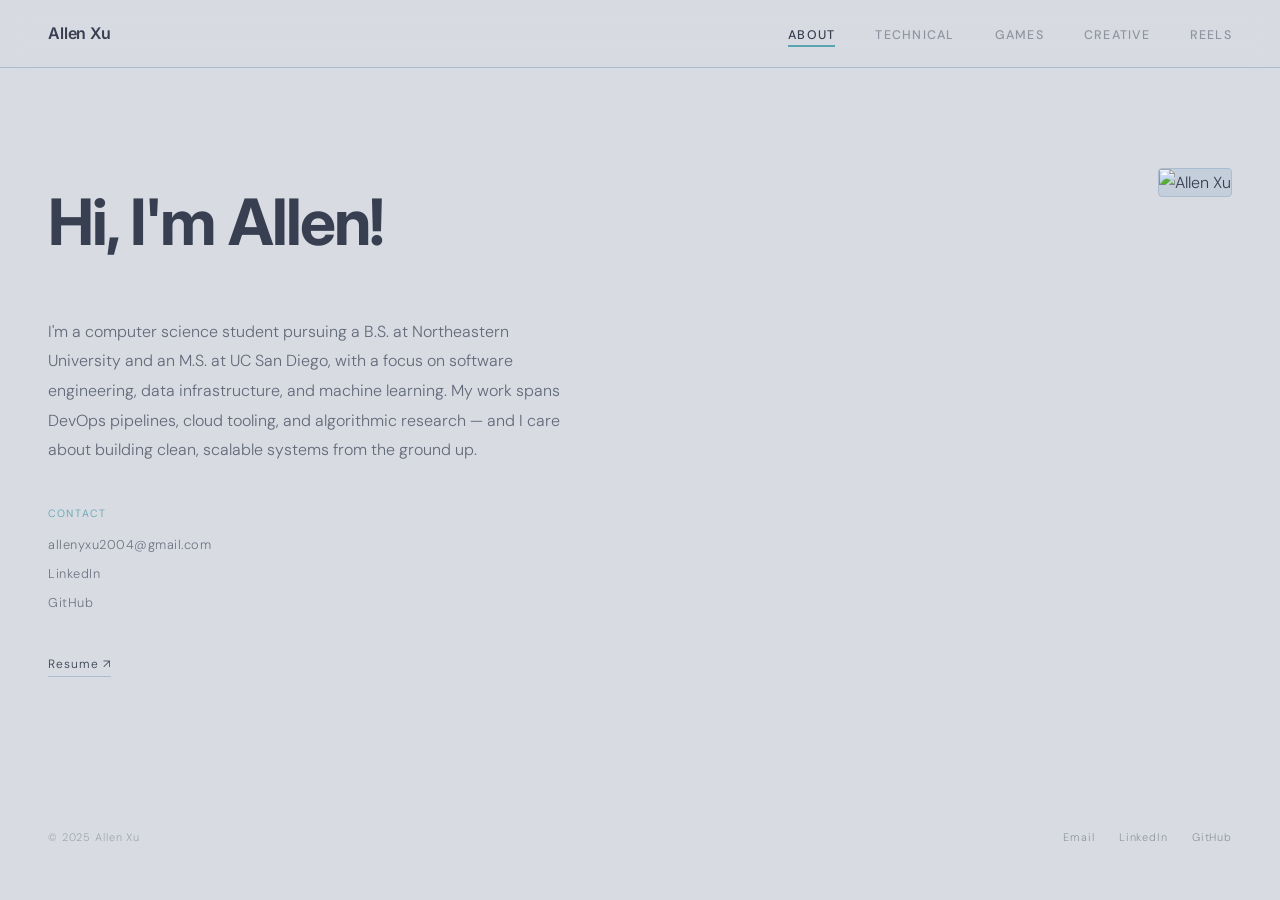
==== index.html @ 44223d94 "website import" ====
<!DOCTYPE html>
<html lang="en">
<head>
    <meta charset="UTF-8" />
    <meta name="viewport" content="width=device-width, initial-scale=1.0" />
    <title>Allen Xu</title>
    <link rel="preconnect" href="https://fonts.googleapis.com" />
    <link rel="preconnect" href="https://fonts.gstatic.com" crossorigin />
    <link href="https://fonts.googleapis.com/css2?family=Inter:wght@300;400;500;600;700&family=DM+Mono:wght@300;400;500&family=DM+Sans:ital,wght@0,300;0,400;0,500;1,300&display=swap" rel="stylesheet" />
    <link rel="stylesheet" href="style.css" />
</head>
<body>
<nav>
    <a href="index.html" class="nav-name">Allen Xu</a>
    <ul class="nav-links">
        <li><a href="index.html" class="active">About</a></li>
        <li><a href="technical.html">Technical</a></li>
        <li><a href="games.html">Games</a></li>
        <li><a href="creative.html">Creative</a></li>
        <li><a href="reels.html">Reels</a></li>
    </ul>
</nav>

<div class="page">
    <section class="about-section">
        <div class="about-main">
            <h1 class="about-greeting">Hi, I'm Allen!</h1>

            <p class="about-bio">I'm a computer science student pursuing a B.S. at Northeastern University and an M.S. at UC San Diego, with a focus on software engineering, data infrastructure, and machine learning. My work spans DevOps pipelines, cloud tooling, and algorithmic research — and I care about building clean, scalable systems from the ground up.</p>

            <div class="contact-block">
                <span class="contact-label">Contact</span>
                <div class="contact-links">
                    <a href="mailto:allenyxu2004@gmail.com">allenyxu2004@gmail.com</a>
                    <a href="https://linkedin.com/in/allenxu2" target="_blank">LinkedIn</a>
                    <a href="https://github.com/" target="_blank">GitHub</a>
                </div>
            </div>

            <a href="resume.pdf" target="_blank" class="resume-link">Resume ↗</a>
        </div>

        <div class="profile-photo-wrap">
            <img src="Media/pfp.jpg" alt="Allen Xu" class="profile-photo-placeholder" style="object-fit: cover;" />
        </div>
    </section>

    <footer>
        <p>© 2025 Allen Xu</p>
        <div class="footer-links">
            <a href="mailto:allenyxu2004@gmail.com">Email</a>
            <a href="https://linkedin.com/in/allenxu2" target="_blank">LinkedIn</a>
            <a href="https://github.com/" target="_blank">GitHub</a>
        </div>
    </footer>
</div>
</body>
</html>
---- style.css ----
:root {
    --bg: #D8DBE2;
    --ink: #373F51;
    --muted: #58A4B0;
    --accent: #58A4B0;
    --rule: #A9BCD0;
    --card: rgba(169,188,208,0.4);
    --tag-bg: #A9BCD0;
    --nav-bg: rgba(216,219,226,0.92);
}

*, *::before, *::after { box-sizing: border-box; margin: 0; padding: 0; }

html { scroll-behavior: smooth; }

body {
    background: var(--bg);
    color: var(--ink);
    font-family: 'DM Sans', sans-serif;
    font-weight: 300;
    line-height: 1.7;
    font-size: 16px;
}

/* NAV */
nav {
    position: fixed;
    top: 0; left: 0; right: 0;
    z-index: 100;
    display: flex;
    justify-content: space-between;
    align-items: center;
    padding: 1.25rem 3rem;
    background: var(--nav-bg);
    backdrop-filter: blur(12px);
    border-bottom: 1px solid var(--rule);
}

.nav-name {
    font-family: 'Inter', sans-serif;
    font-weight: 600;
    font-size: 1rem;
    letter-spacing: -0.01em;
    text-decoration: none;
    color: var(--ink);
}

.nav-links {
    display: flex;
    gap: 2.5rem;
    list-style: none;
}

.nav-links a {
    text-decoration: none;
    color: var(--ink);
    opacity: 0.45;
    font-size: 0.78rem;
    letter-spacing: 0.1em;
    text-transform: uppercase;
    font-weight: 500;
    font-family: 'DM Sans', sans-serif;
    transition: opacity 0.2s;
    padding-bottom: 2px;
    border-bottom: 2px solid transparent;
}

.nav-links a:hover { opacity: 0.85; }
.nav-links a.active { opacity: 1; border-bottom-color: var(--accent); }

/* PAGE */
.page { padding-top: 5.5rem; min-height: 100vh; }

/* PAGE HEADER */
.page-header {
    padding: 4rem 3rem 3rem;
    border-bottom: 1px solid var(--rule);
}

.page-eyebrow {
    font-family: 'DM Sans', sans-serif;
    font-size: 0.7rem;
    letter-spacing: 0.18em;
    color: var(--muted);
    text-transform: uppercase;
    margin-bottom: 0.6rem;
}

.page-header h1 {
    font-family: 'Inter', sans-serif;
    font-weight: 700;
    font-size: clamp(2.8rem, 7vw, 6rem);
    line-height: 1;
    letter-spacing: -0.03em;
    color: var(--ink);
}

/* HERO */
.hero {
    min-height: calc(100vh - 5.5rem);
    display: flex;
    flex-direction: column;
    justify-content: flex-end;
    padding: 0 3rem 5rem;
    border-bottom: 1px solid var(--rule);
}

.hero-eyebrow {
    font-family: 'DM Sans', sans-serif;
    font-size: 0.7rem;
    letter-spacing: 0.18em;
    color: var(--muted);
    text-transform: uppercase;
    margin-bottom: 1rem;
}

.hero h1 {
    font-family: 'Inter', sans-serif;
    font-weight: 700;
    font-size: clamp(4rem, 10vw, 9rem);
    line-height: 1;
    letter-spacing: -0.04em;
    color: var(--ink);
}

.hero-sub {
    margin-top: 1.75rem;
    max-width: 480px;
    color: var(--ink);
    opacity: 0.6;
    font-size: 0.95rem;
    line-height: 1.65;
}

.hero-links {
    margin-top: 2rem;
    display: flex;
    gap: 1.5rem;
}

.hero-links a {
    font-family: 'DM Sans', sans-serif;
    font-size: 0.73rem;
    letter-spacing: 0.08em;
    color: var(--ink);
    text-decoration: none;
    border-bottom: 1px solid var(--rule);
    padding-bottom: 2px;
    transition: color 0.2s, border-color 0.2s;
}

.hero-links a:hover { color: var(--accent); border-color: var(--accent); }

/* CONTENT */
.content-section {
    padding: 4rem 3rem;
    border-bottom: 1px solid var(--rule);
}

/* ABOUT */
.about-grid {
    display: grid;
    grid-template-columns: 1fr 1fr;
    gap: 4rem;
}

.about-intro { font-size: 1rem; line-height: 1.8; }
.about-intro p + p { margin-top: 1.2em; }

.about-sidebar { display: flex; flex-direction: column; gap: 2.5rem; }

.sidebar-block h3 {
    font-family: 'DM Sans', sans-serif;
    font-size: 0.66rem;
    letter-spacing: 0.16em;
    text-transform: uppercase;
    color: var(--muted);
    margin-bottom: 0.8rem;
}

.tag-list { display: flex; flex-wrap: wrap; gap: 0.4rem; }

.tag {
    background: var(--tag-bg);
    padding: 0.28rem 0.65rem;
    font-family: 'DM Sans', sans-serif;
    font-size: 0.68rem;
    letter-spacing: 0.03em;
    color: var(--ink);
    border-radius: 2px;
}

.exp-list { display: flex; flex-direction: column; gap: 1.4rem; }
.exp-title { font-weight: 500; font-size: 0.9rem; }

.exp-meta {
    font-family: 'DM Sans', sans-serif;
    font-size: 0.66rem;
    color: var(--muted);
    letter-spacing: 0.05em;
    margin-top: 0.1rem;
}

.exp-desc {
    font-size: 0.84rem;
    opacity: 0.6;
    margin-top: 0.25rem;
    line-height: 1.5;
}

/* PROJECTS */
.projects-grid {
    display: grid;
    grid-template-columns: repeat(2, 1fr);
    gap: 1.25rem;
}

.project-card {
    background: var(--card);
    padding: 1.75rem;
    border-radius: 4px;
    display: flex;
    flex-direction: column;
    gap: 0.75rem;
    border: 1px solid var(--rule);
    transition: transform 0.2s, box-shadow 0.2s;
}

.project-card:hover {
    transform: translateY(-2px);
    box-shadow: 0 6px 24px rgba(55,63,81,0.08);
}

.project-card-header {
    display: flex;
    justify-content: space-between;
    align-items: flex-start;
    gap: 1rem;
}

.project-card h3 {
    font-family: 'Inter', sans-serif;
    font-weight: 600;
    font-size: 1.05rem;
    line-height: 1.25;
    letter-spacing: -0.02em;
}

.project-links { display: flex; gap: 0.5rem; flex-shrink: 0; }

.project-links a {
    font-family: 'DM Sans', sans-serif;
    font-size: 0.63rem;
    letter-spacing: 0.08em;
    text-transform: uppercase;
    color: var(--bg);
    background: var(--ink);
    opacity: 0.8;
    text-decoration: none;
    border: 1px solid transparent;
    padding: 0.25rem 0.55rem;
    border-radius: 3px;
    transition: opacity 0.2s, background 0.2s, color 0.2s;
}

.project-links a:hover { opacity: 1; background: var(--accent); color: #fff; }

.project-card p { font-size: 0.85rem; opacity: 0.65; line-height: 1.6; }
.project-card ul { font-size: 0.85rem; opacity: 0.65; line-height: 1.6; margin: 0; padding-left: 1.2rem; }
.project-card ul li { margin-bottom: 0.3rem; }

.project-collab {
    font-size: 0.78rem;
    opacity: 0.5;
}

.project-stack { display: flex; flex-wrap: wrap; gap: 0.35rem; margin-top: auto; }

.project-stack span {
    font-family: 'DM Sans', sans-serif;
    font-size: 0.62rem;
    letter-spacing: 0.05em;
    color: var(--muted);
}

.project-stack span + span::before {
    content: '·';
    margin-right: 0.35rem;
    opacity: 0.4;
}

/* PROJECT SLIDESHOW */
.project-slides {
    position: relative;
    margin: -1.75rem -1.75rem 0.25rem;
    width: calc(100% + 3.5rem);
    aspect-ratio: 16/9;
    overflow: hidden;
    background: rgba(169,188,208,0.25);
    border-radius: 4px 4px 0 0;
    border-bottom: 1px solid var(--rule);
}

.slide {
    position: absolute;
    inset: 0;
    opacity: 0;
    transition: opacity 0.3s ease;
}

.slide.active { opacity: 1; }

.slide img {
    width: 100%;
    height: 100%;
    object-fit: contain;
    display: block;
}

.slide-placeholder { background: rgba(169,188,208,0.2); }

.slide-video iframe {
    width: 100%;
    height: 100%;
    display: block;
}

.slide-btn {
    position: absolute;
    top: 50%;
    transform: translateY(-50%);
    background: rgba(216,219,226,0.88);
    border: 1px solid var(--rule);
    color: var(--ink);
    width: 28px;
    height: 28px;
    border-radius: 2px;
    display: flex;
    align-items: center;
    justify-content: center;
    cursor: pointer;
    font-size: 0.85rem;
    line-height: 1;
    opacity: 0;
    transition: opacity 0.2s, color 0.2s, border-color 0.2s;
    z-index: 2;
}

.project-slides:hover .slide-btn { opacity: 1; }
.slide-btn:hover { color: var(--accent); border-color: var(--accent); }
.slide-prev { left: 0.6rem; }
.slide-next { right: 0.6rem; }

.slide-dots {
    position: absolute;
    bottom: 0.55rem;
    left: 50%;
    transform: translateX(-50%);
    display: flex;
    gap: 0.35rem;
    z-index: 2;
}

.dot {
    width: 5px;
    height: 5px;
    border-radius: 50%;
    background: var(--ink);
    opacity: 0.22;
    cursor: pointer;
    transition: opacity 0.2s;
}

.dot.active { opacity: 0.65; }

/* CREATIVE & REELS */
.video-grid {
    display: grid;
    grid-template-columns: repeat(auto-fill, minmax(480px, 1fr));
    gap: 2.5rem;
}

.video-item {}

.video-wrapper {
    position: relative;
    width: 100%;
    aspect-ratio: 16/9;
    background: var(--card);
    border-radius: 4px;
    overflow: hidden;
    margin-bottom: 1rem;
    border: 1px solid var(--rule);
}

.video-wrapper iframe {
    position: absolute;
    inset: 0;
    width: 100%;
    height: 100%;
    border: none;
}

.video-placeholder {
    position: absolute;
    inset: 0;
    display: flex;
    flex-direction: column;
    align-items: center;
    justify-content: center;
    gap: 0.6rem;
    color: var(--ink);
    opacity: 0.35;
    font-family: 'DM Sans', sans-serif;
    font-size: 0.72rem;
    letter-spacing: 0.1em;
    text-transform: uppercase;
}

.video-placeholder svg { width: 36px; height: 36px; }

.video-meta { display: flex; justify-content: space-between; align-items: baseline; gap: 1rem; flex-wrap: wrap; }

.video-item h3 {
    font-family: 'Inter', sans-serif;
    font-weight: 600;
    font-size: 1.1rem;
    letter-spacing: -0.02em;
}

.video-year {
    font-family: 'DM Sans', sans-serif;
    font-size: 0.68rem;
    color: var(--muted);
    letter-spacing: 0.1em;
}

.video-desc {
    margin-top: 0.4rem;
    font-size: 0.875rem;
    opacity: 0.6;
    line-height: 1.6;
}

/* FOOTER */
footer {
    padding: 2.5rem 3rem;
    display: flex;
    justify-content: space-between;
    align-items: center;
    flex-wrap: wrap;
    gap: 1rem;
}

footer p {
    font-family: 'DM Sans', sans-serif;
    font-size: 0.68rem;
    opacity: 0.35;
    letter-spacing: 0.08em;
}

.footer-links { display: flex; gap: 1.5rem; }

.footer-links a {
    font-family: 'DM Sans', sans-serif;
    font-size: 0.68rem;
    color: var(--ink);
    opacity: 0.45;
    text-decoration: none;
    letter-spacing: 0.08em;
    transition: opacity 0.2s;
}

.footer-links a:hover { opacity: 1; }

/* ABOUT PAGE */
.about-section {
    display: flex;
    align-items: flex-start;
    gap: 5rem;
    padding: 5rem 3rem;
    min-height: calc(100vh - 5.5rem - 7rem);
}

.about-main {
    flex: 1;
    display: flex;
    flex-direction: column;
    align-items: flex-start;
    gap: 2.5rem;
}

.about-greeting {
    font-family: 'Inter', sans-serif;
    font-weight: 700;
    font-size: clamp(2.4rem, 5.5vw, 4rem);
    letter-spacing: -0.03em;
    color: var(--ink);
}

.about-bio {
    max-width: 520px;
    font-size: 1rem;
    line-height: 1.85;
    opacity: 0.72;
}

.contact-block {
    display: flex;
    flex-direction: column;
    gap: 0.7rem;
}

.contact-label {
    font-family: 'DM Sans', sans-serif;
    font-size: 0.66rem;
    letter-spacing: 0.16em;
    text-transform: uppercase;
    color: var(--muted);
}

.contact-links {
    display: flex;
    flex-direction: column;
    gap: 0.45rem;
}

.contact-links a {
    font-family: 'DM Sans', sans-serif;
    font-size: 0.8rem;
    letter-spacing: 0.04em;
    color: var(--ink);
    text-decoration: none;
    opacity: 0.65;
    transition: opacity 0.2s, color 0.2s;
}

.contact-links a:hover { opacity: 1; color: var(--accent); }

.resume-link {
    font-family: 'DM Sans', sans-serif;
    font-size: 0.75rem;
    letter-spacing: 0.08em;
    color: var(--ink);
    text-decoration: none;
    border-bottom: 1px solid var(--rule);
    padding-bottom: 2px;
    transition: color 0.2s, border-color 0.2s;
}

.resume-link:hover { color: var(--accent); border-color: var(--accent); }

.profile-photo-wrap { flex-shrink: 0; }

.profile-photo-placeholder {
    width: 260px;
    height: 320px;
    background: var(--card);
    border: 1px solid var(--rule);
    border-radius: 4px;
}

/* RESPONSIVE */
@media (max-width: 768px) {
    nav { padding: 1rem 1.5rem; }
    .nav-links { gap: 1.25rem; }
    .hero { padding: 0 1.5rem 4rem; }
    .page-header { padding: 2.5rem 1.5rem 2rem; }
    .content-section { padding: 2.5rem 1.5rem; }
    .about-grid { grid-template-columns: 1fr; gap: 2rem; }
    .about-section { flex-direction: column; gap: 3rem; padding: 3rem 1.5rem; }
    .profile-photo-placeholder { width: 180px; height: 220px; }
    .projects-grid { grid-template-columns: 1fr; }
    .video-grid { grid-template-columns: 1fr; }
    footer { padding: 2rem 1.5rem; }
}

@media (max-width: 480px) {
    .nav-links { gap: 0.9rem; }
    .nav-links a { font-size: 0.68rem; }
}
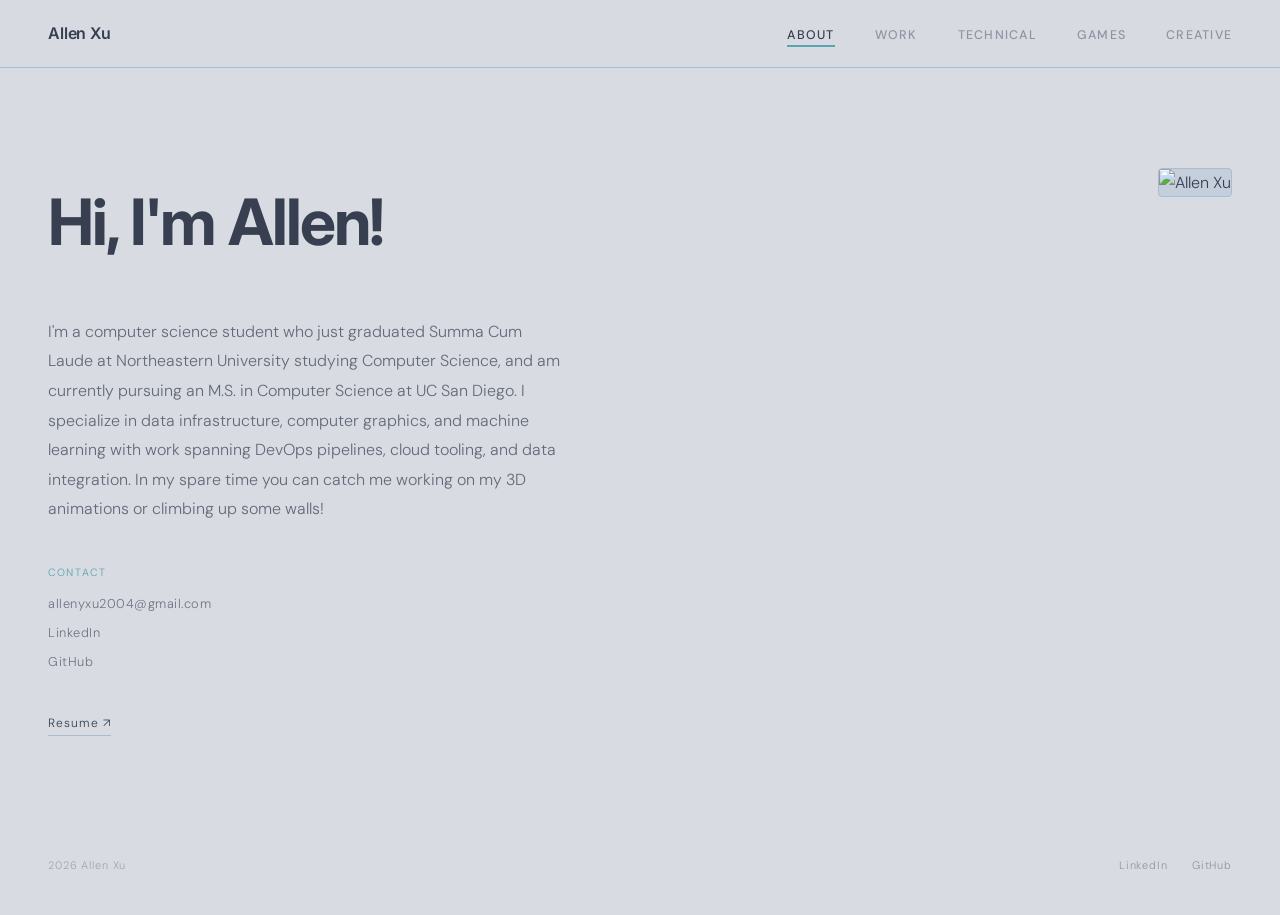
==== commit e9068d17: "add work section" ====
--- a/index.html
+++ b/index.html
@@ -14,10 +14,10 @@
     <a href="index.html" class="nav-name">Allen Xu</a>
     <ul class="nav-links">
         <li><a href="index.html" class="active">About</a></li>
+        <li><a href="work.html">Work</a></li>
         <li><a href="technical.html">Technical</a></li>
         <li><a href="games.html">Games</a></li>
         <li><a href="creative.html">Creative</a></li>
-        <li><a href="reels.html">Reels</a></li>
     </ul>
 </nav>
 
@@ -26,7 +26,7 @@
         <div class="about-main">
             <h1 class="about-greeting">Hi, I'm Allen!</h1>
 
-            <p class="about-bio">I'm a computer science student pursuing a B.S. at Northeastern University and an M.S. at UC San Diego, with a focus on software engineering, data infrastructure, and machine learning. My work spans DevOps pipelines, cloud tooling, and algorithmic research — and I care about building clean, scalable systems from the ground up.</p>
+            <p class="about-bio">I'm a computer science student who just graduated Summa Cum Laude at Northeastern University studying Computer Science, and am currently pursuing an M.S. in Computer Science at UC San Diego. I specialize in data infrastructure, computer graphics, and machine learning with work spanning DevOps pipelines, cloud tooling, and data integration. In my spare time you can catch me working on my 3D animations or climbing up some walls!</p>
 
             <div class="contact-block">
                 <span class="contact-label">Contact</span>
@@ -37,7 +37,7 @@
                 </div>
             </div>
 
-            <a href="resume.pdf" target="_blank" class="resume-link">Resume ↗</a>
+            <a href="allenXuResume.pdf" target="_blank" class="resume-link">Resume ↗</a>
         </div>
 
         <div class="profile-photo-wrap">
@@ -46,9 +46,8 @@
     </section>
 
     <footer>
-        <p>© 2025 Allen Xu</p>
+        <p>2026 Allen Xu</p>
         <div class="footer-links">
-            <a href="mailto:allenyxu2004@gmail.com">Email</a>
             <a href="https://linkedin.com/in/allenxu2" target="_blank">LinkedIn</a>
             <a href="https://github.com/" target="_blank">GitHub</a>
         </div>
--- a/style.css
+++ b/style.css
@@ -372,6 +372,72 @@
 }
 
 .dot.active { opacity: 0.65; }
+
+/* WORK */
+.work-list {
+    display: flex;
+    flex-direction: column;
+    gap: 2rem;
+}
+
+.work-item {
+    display: flex;
+    align-items: flex-start;
+    gap: 1.5rem;
+    padding: 1.5rem;
+    background: var(--card);
+    border: 1px solid var(--rule);
+    border-radius: 4px;
+}
+
+.work-logo {
+    flex-shrink: 0;
+    width: 64px;
+    height: 64px;
+    background: var(--tag-bg);
+    border: 1px solid var(--rule);
+    border-radius: 4px;
+    object-fit: cover;
+    object-position: center;
+}
+
+.work-logo-shrink { transform: scale(0.9); }
+
+.work-body {
+    flex: 1;
+    display: flex;
+    flex-direction: column;
+    gap: 0.4rem;
+}
+
+.work-heading {
+    display: flex;
+    justify-content: space-between;
+    align-items: baseline;
+    gap: 1rem;
+    flex-wrap: wrap;
+}
+
+.work-item h3 {
+    font-family: 'Inter', sans-serif;
+    font-weight: 600;
+    font-size: 1.05rem;
+    letter-spacing: -0.02em;
+}
+
+.work-dates {
+    font-family: 'DM Sans', sans-serif;
+    font-size: 0.72rem;
+    letter-spacing: 0.08em;
+    color: var(--muted);
+    text-transform: uppercase;
+}
+
+.work-stack {
+    font-size: 0.85rem;
+    opacity: 0.65;
+    line-height: 1.6;
+}
 
 /* CREATIVE & REELS */
 .video-grid {
